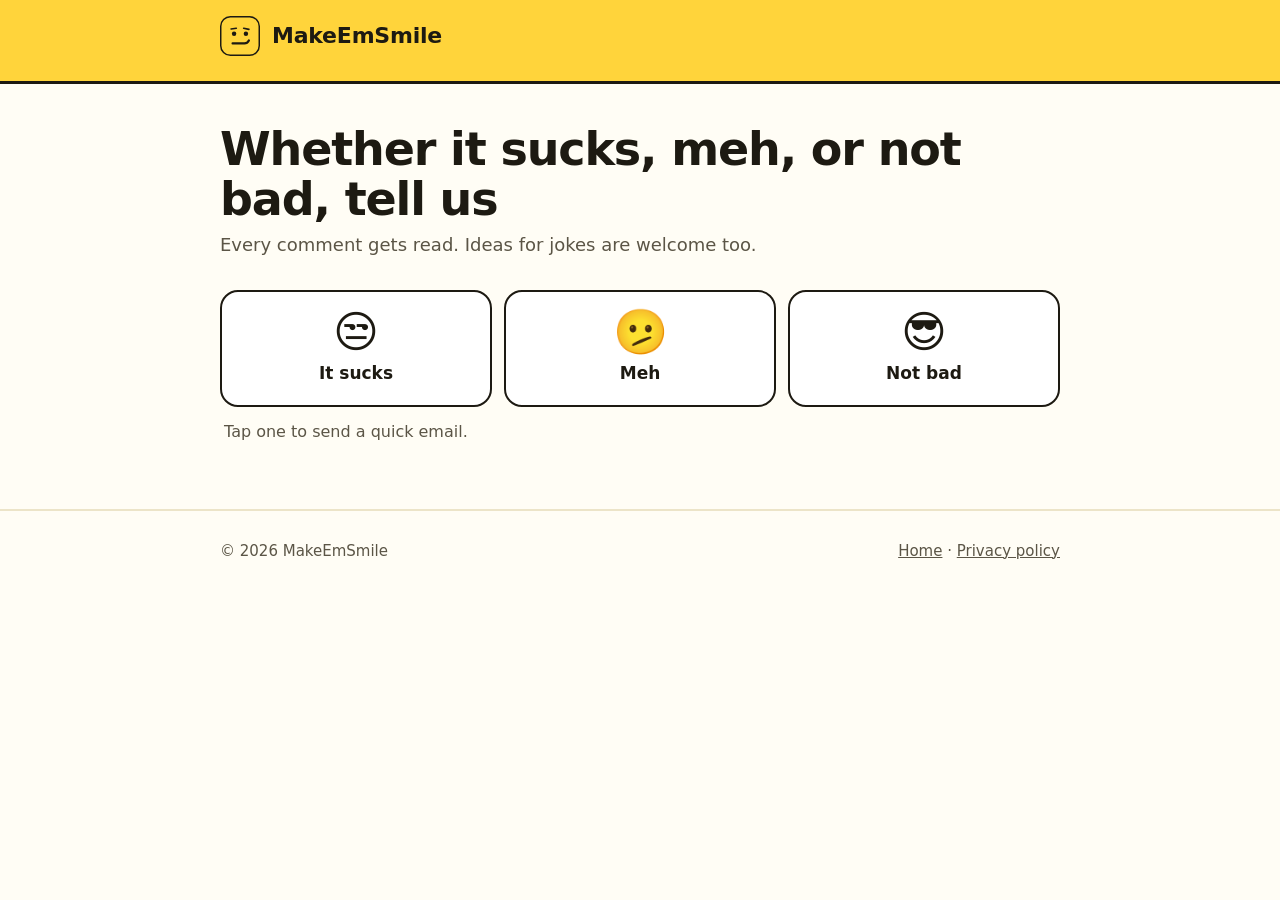
==== feedback/index.html @ 3d93a2c0 "Add files via upload" ====
<!doctype html>
<html lang="en">
<head>
  <meta charset="utf-8">
  <meta name="viewport" content="width=device-width, initial-scale=1">
  <title>Feedback · MakeEmSmile</title>
  <meta name="description" content="Tell us what you think of MakeEmSmile: sucks, meh, or not bad.">
  <meta name="theme-color" content="#ffd43b">
  <link rel="icon" href="/favicon.svg" type="image/svg+xml">
  <link rel="apple-touch-icon" href="/apple-touch-icon.png">
  <link rel="stylesheet" href="/style.css">
</head>
<body>
  <div class="topbar"><div class="wrap"><a class="logo" href="/"><img class="face" src="/favicon.svg" alt="" width="40" height="40">MakeEmSmile</a></div></div>
  <main class="wrap doc">
    <h1>Whether it sucks, meh, or not bad, tell us</h1>
    <p class="updated">Every comment gets read. Ideas for jokes are welcome too.</p>

    <!--
      PASTE YOUR GOOGLE FORM LINK BELOW, between the quotes after data-form=
      (Google Form → Send → the < > tab → copy the address inside src="...").
      Until then, the page shows the email version.
    -->
    <div id="feedback" data-form=""></div>

    <div class="votes" id="fallback">
      <a class="vote" href="mailto:lashasadz@gmail.com?subject=MakeEmSmile%3A%20it%20sucks%20%F0%9F%98%92&amp;body=What%20went%20wrong%3F%0A%0A"><span>😒</span>It sucks</a>
      <a class="vote" href="mailto:lashasadz@gmail.com?subject=MakeEmSmile%3A%20meh%20%F0%9F%AB%A4&amp;body=What%20would%20make%20it%20better%3F%0A%0A"><span>🫤</span>Meh</a>
      <a class="vote" href="mailto:lashasadz@gmail.com?subject=MakeEmSmile%3A%20not%20bad%20%F0%9F%98%8E&amp;body=What%20did%20you%20like%3F%0A%0A"><span>😎</span>Not bad</a>
    </div>
    <p class="caption" id="fallback-note">Tap one to send a quick email.</p>
  </main>
  <footer><div class="wrap"><span>© 2026 MakeEmSmile</span><span><a href="/">Home</a> · <a href="/privacy/">Privacy policy</a></span></div></footer>
  <script>
    (function () {
      var box = document.getElementById('feedback');
      var url = (box.getAttribute('data-form') || '').trim();
      if (!url) return;
      var frame = document.createElement('iframe');
      frame.src = url;
      frame.title = 'Feedback form';
      frame.loading = 'lazy';
      frame.className = 'form-frame';
      box.appendChild(frame);
      document.getElementById('fallback').style.display = 'none';
      document.getElementById('fallback-note').style.display = 'none';
    })();
  </script>
</body>
</html>
---- style.css ----
:root {
  --yellow: #ffd43b;
  --yellow-soft: #fff3b0;
  --ink: #1d1a12;
  --ink-soft: #5b5546;
  --paper: #fffdf5;
  --card: #ffffff;
  --line: #ece4c8;
}
* { box-sizing: border-box; }
html { -webkit-text-size-adjust: 100%; }
body {
  margin: 0;
  background: var(--paper);
  color: var(--ink);
  font: 18px/1.6 system-ui, -apple-system, "Segoe UI", Roboto, "Helvetica Neue", Arial, sans-serif;
}
a { color: inherit; }
.wrap { max-width: 880px; margin: 0 auto; padding: 0 20px; }

/* Hero */
.hero { background: var(--yellow); padding: 56px 0 64px; border-bottom: 3px solid var(--ink); }
.logo { display: inline-flex; align-items: center; gap: 12px; font-weight: 800; font-size: 22px; letter-spacing: -0.01em; text-decoration: none; }
.logo .face { width: 40px; height: 40px; display: block; }
.hero h1 { font-size: clamp(40px, 9vw, 76px); line-height: 1.02; letter-spacing: -0.035em; margin: 34px 0 16px; font-weight: 850; }
.hero p.lead { font-size: clamp(19px, 3.2vw, 23px); max-width: 34em; margin: 0 0 28px; color: #3a3320; }
.badge {
  display: inline-flex; align-items: center; gap: 10px;
  background: var(--ink); color: #fff; text-decoration: none;
  padding: 14px 22px; border-radius: 14px; font-weight: 700; font-size: 17px;
}
.badge small { display: block; font-weight: 500; font-size: 12px; opacity: .75; letter-spacing: .02em; }
.badge .play { font-size: 24px; }

/* Sections */
section.wrap { padding-top: 64px; padding-bottom: 8px; }
h2 { font-size: clamp(28px, 5vw, 38px); letter-spacing: -0.02em; margin: 0 0 22px; line-height: 1.15; }
.steps { display: grid; grid-template-columns: repeat(auto-fit, minmax(230px, 1fr)); gap: 16px; padding: 0; margin: 0; list-style: none; counter-reset: step; }
.steps li { background: var(--card); border: 2px solid var(--ink); border-radius: 18px; padding: 22px 22px 20px; counter-increment: step; }
.steps li::before {
  content: counter(step); display: inline-grid; place-items: center;
  width: 34px; height: 34px; border-radius: 50%; background: var(--yellow); border: 2px solid var(--ink);
  font-weight: 800; margin-bottom: 12px;
}
.steps h3 { margin: 0 0 6px; font-size: 20px; }
.steps p { margin: 0; color: var(--ink-soft); }

/* Meter demo */
.meter { background: #17150f; color: #fff; border-radius: 22px; padding: 22px; border: 3px solid var(--ink); }
.bar { display: grid; grid-template-columns: 1fr 1fr 1fr; border-radius: 12px; overflow: hidden; height: 50px; font-weight: 800; font-size: 18px; }
.bar span { display: grid; place-items: center; }
.bar .b { background: #6b6a66; outline: 3px solid #fff; outline-offset: -3px; }
.bar .s { background: #ffff54; color: #5a5000; opacity: .35; }
.bar .l { background: #ffb020; color: #5a3000; opacity: .35; }
.react-head { display: flex; justify-content: space-between; align-items: baseline; margin: 20px 0 8px; }
.react-head span { color: #bbb; font-size: 15px; }
.react-head strong { font-size: 22px; }
.emojis { display: grid; grid-template-columns: repeat(6, 1fr); gap: 6px; }
.emojis span { display: grid; place-items: center; height: 56px; border-radius: 12px; background: rgba(255,255,255,.1); font-size: 28px; opacity: .45; }
.emojis span.on { opacity: 1; background: rgba(255,255,255,.25); outline: 3px solid #fff; outline-offset: -3px; }
.caption { color: var(--ink-soft); font-size: 16px; margin: 12px 4px 0; }

/* Facts */
.facts { display: grid; grid-template-columns: repeat(auto-fit, minmax(200px, 1fr)); gap: 12px; }
.fact { background: var(--yellow-soft); border-radius: 16px; padding: 18px 20px; }
.fact strong { display: block; font-size: 19px; margin-bottom: 2px; }
.fact span { color: var(--ink-soft); font-size: 16px; }

footer { margin-top: 64px; padding: 28px 0 40px; border-top: 2px solid var(--line); color: var(--ink-soft); font-size: 15px; }
footer .wrap { display: flex; flex-wrap: wrap; gap: 8px 24px; justify-content: space-between; }

/* Privacy page */
.doc { padding-top: 40px; }
.doc h1 { font-size: clamp(32px, 6vw, 46px); letter-spacing: -0.025em; line-height: 1.1; margin: 0 0 6px; }
.doc .updated { color: var(--ink-soft); margin: 0 0 30px; }
.doc h2 { font-size: 24px; margin: 34px 0 10px; }
.doc ul { padding-left: 22px; }
.doc li { margin: 6px 0; }
.topbar { background: var(--yellow); border-bottom: 3px solid var(--ink); padding: 16px 0; }

@media (max-width: 480px) {
  body { font-size: 17px; }
  .hero { padding: 40px 0 48px; }
  .emojis span { height: 48px; font-size: 24px; }
  .bar { font-size: 16px; height: 46px; }
}

/* Feedback page */
.votes { display: grid; grid-template-columns: repeat(3, 1fr); gap: 12px; margin: 8px 0 0; }
.vote {
  display: flex; flex-direction: column; align-items: center; gap: 6px;
  background: var(--card); border: 2px solid var(--ink); border-radius: 18px;
  padding: 18px 8px; text-decoration: none; font-weight: 700; font-size: 17px;
}
.vote span { font-size: 44px; line-height: 1; }
.vote:hover, .vote:focus-visible { background: var(--yellow); }
.form-frame { width: 100%; height: 1100px; border: 0; border-radius: 16px; background: var(--card); }
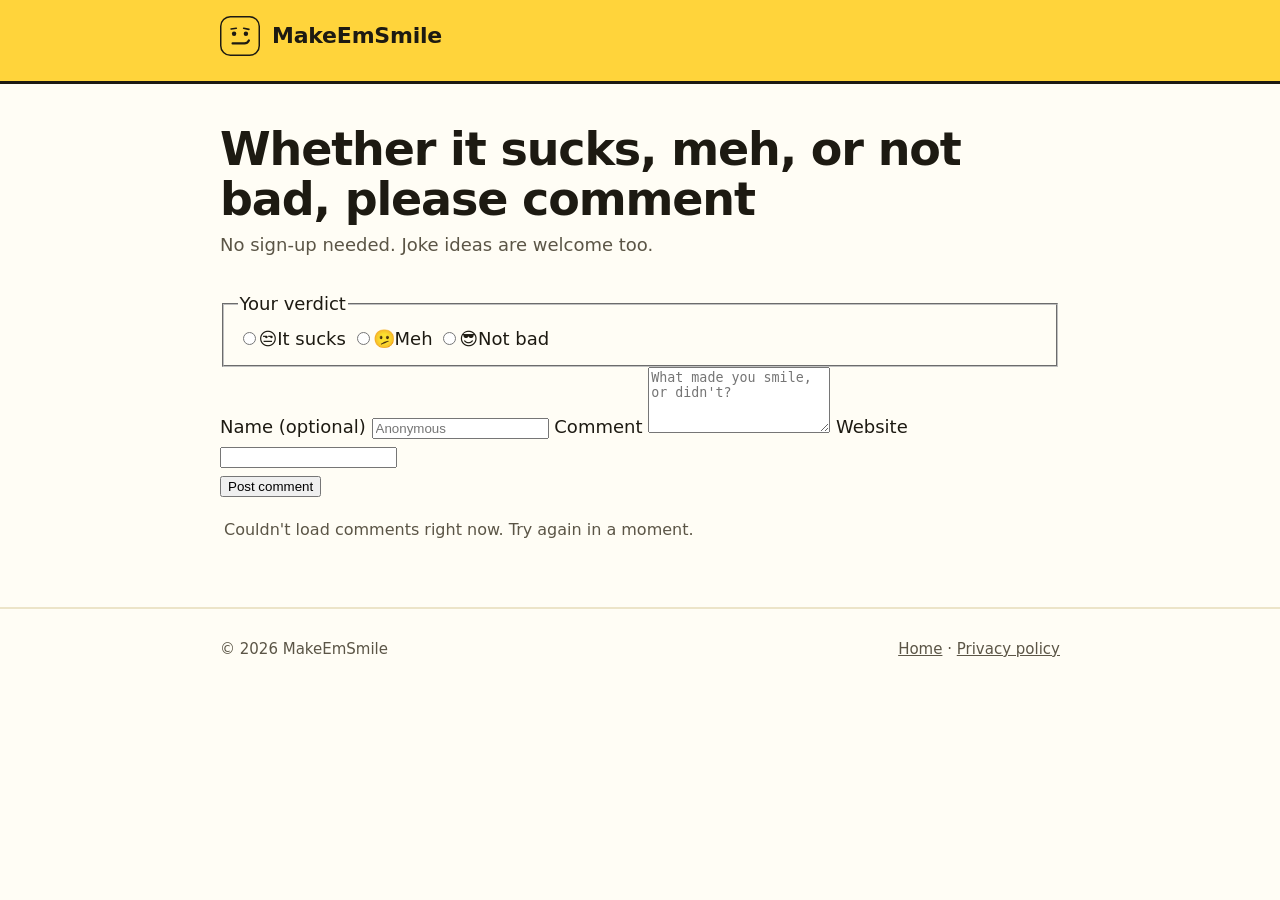
==== commit 0df596eb: "Add files via upload" ====
--- a/feedback/index.html
+++ b/feedback/index.html
@@ -3,8 +3,8 @@
 <head>
   <meta charset="utf-8">
   <meta name="viewport" content="width=device-width, initial-scale=1">
-  <title>Feedback · MakeEmSmile</title>
-  <meta name="description" content="Tell us what you think of MakeEmSmile: sucks, meh, or not bad.">
+  <title>Comments · MakeEmSmile</title>
+  <meta name="description" content="Whether MakeEmSmile sucks, is meh, or not bad: leave a comment.">
   <meta name="theme-color" content="#ffd43b">
   <link rel="icon" href="/favicon.svg" type="image/svg+xml">
   <link rel="apple-touch-icon" href="/apple-touch-icon.png">
@@ -12,39 +12,149 @@
 </head>
 <body>
   <div class="topbar"><div class="wrap"><a class="logo" href="/"><img class="face" src="/favicon.svg" alt="" width="40" height="40">MakeEmSmile</a></div></div>
-  <main class="wrap doc">
-    <h1>Whether it sucks, meh, or not bad, tell us</h1>
-    <p class="updated">Every comment gets read. Ideas for jokes are welcome too.</p>
 
-    <!--
-      PASTE YOUR GOOGLE FORM LINK BELOW, between the quotes after data-form=
-      (Google Form → Send → the < > tab → copy the address inside src="...").
-      Until then, the page shows the email version.
-    -->
-    <div id="feedback" data-form=""></div>
+  <!--
+    COMMENTS SETUP: paste the Google Apps Script web app link between the quotes of data-api below.
+    It looks like https://script.google.com/macros/s/..../exec
+  -->
+  <main class="wrap doc" id="comments" data-api="https://script.google.com/macros/s/AKfycbzPZczwHnDds8K9BCHc-tvMyIBIgN2KjBHqx41k2qn3F754qS2wrfbFpDPcGqp_otEtnQ/exec">
+    <h1>Whether it sucks, meh, or not bad, please comment</h1>
+    <p class="updated">No sign-up needed. Joke ideas are welcome too.</p>
 
-    <div class="votes" id="fallback">
-      <a class="vote" href="mailto:lashasadz@gmail.com?subject=MakeEmSmile%3A%20it%20sucks%20%F0%9F%98%92&amp;body=What%20went%20wrong%3F%0A%0A"><span>😒</span>It sucks</a>
-      <a class="vote" href="mailto:lashasadz@gmail.com?subject=MakeEmSmile%3A%20meh%20%F0%9F%AB%A4&amp;body=What%20would%20make%20it%20better%3F%0A%0A"><span>🫤</span>Meh</a>
-      <a class="vote" href="mailto:lashasadz@gmail.com?subject=MakeEmSmile%3A%20not%20bad%20%F0%9F%98%8E&amp;body=What%20did%20you%20like%3F%0A%0A"><span>😎</span>Not bad</a>
-    </div>
-    <p class="caption" id="fallback-note">Tap one to send a quick email.</p>
+    <form class="cform" id="cform" novalidate>
+      <fieldset class="verdicts">
+        <legend>Your verdict</legend>
+        <label class="verdict"><input type="radio" name="verdict" value="sucks"><span class="em">😒</span>It sucks</label>
+        <label class="verdict"><input type="radio" name="verdict" value="meh"><span class="em">🫤</span>Meh</label>
+        <label class="verdict"><input type="radio" name="verdict" value="notbad"><span class="em">😎</span>Not bad</label>
+      </fieldset>
+      <label class="field">Name <span class="opt">(optional)</span>
+        <input type="text" name="name" maxlength="40" autocomplete="nickname" placeholder="Anonymous">
+      </label>
+      <label class="field">Comment
+        <textarea name="comment" maxlength="1000" rows="4" placeholder="What made you smile, or didn't?"></textarea>
+      </label>
+      <!-- Bot trap: hidden from people. -->
+      <label class="trap" aria-hidden="true">Website <input type="text" name="website" tabindex="-1" autocomplete="off"></label>
+      <div class="form-row">
+        <button type="submit" class="send">Post comment</button>
+        <span class="msg" id="cmsg" role="status"></span>
+      </div>
+    </form>
+
+    <div class="tally" id="tally" hidden></div>
+    <ol class="clist" id="clist" aria-live="polite"></ol>
+    <p class="caption" id="cstate"></p>
   </main>
+
   <footer><div class="wrap"><span>© 2026 MakeEmSmile</span><span><a href="/">Home</a> · <a href="/privacy/">Privacy policy</a></span></div></footer>
+
   <script>
-    (function () {
-      var box = document.getElementById('feedback');
-      var url = (box.getAttribute('data-form') || '').trim();
-      if (!url) return;
-      var frame = document.createElement('iframe');
-      frame.src = url;
-      frame.title = 'Feedback form';
-      frame.loading = 'lazy';
-      frame.className = 'form-frame';
-      box.appendChild(frame);
-      document.getElementById('fallback').style.display = 'none';
-      document.getElementById('fallback-note').style.display = 'none';
-    })();
+  (function () {
+    var root = document.getElementById('comments');
+    var API = (root.getAttribute('data-api') || '').trim();
+    var form = document.getElementById('cform');
+    var msg = document.getElementById('cmsg');
+    var list = document.getElementById('clist');
+    var state = document.getElementById('cstate');
+    var tally = document.getElementById('tally');
+    var EMOJI = { sucks: '😒', meh: '🫤', notbad: '😎' };
+    var WORD = { sucks: 'It sucks', meh: 'Meh', notbad: 'Not bad' };
+    var counts = { sucks: 0, meh: 0, notbad: 0 };
+
+    function ago(iso) {
+      var s = Math.max(0, (Date.now() - new Date(iso).getTime()) / 1000);
+      if (s < 60) return 'just now';
+      var m = Math.floor(s / 60); if (m < 60) return m + ' min ago';
+      var h = Math.floor(m / 60); if (h < 24) return h + (h === 1 ? ' hour ago' : ' hours ago');
+      var d = Math.floor(h / 24); if (d < 30) return d + (d === 1 ? ' day ago' : ' days ago');
+      return new Date(iso).toLocaleDateString();
+    }
+
+    // Built with textContent only, so nothing anyone types can run as code.
+    function item(c) {
+      var li = document.createElement('li');
+      li.className = 'citem';
+      var em = document.createElement('span'); em.className = 'cem'; em.textContent = EMOJI[c.verdict] || '💬';
+      em.title = WORD[c.verdict] || '';
+      var body = document.createElement('div'); body.className = 'cbody';
+      var head = document.createElement('div'); head.className = 'chead';
+      var who = document.createElement('strong'); who.textContent = c.name || 'Anonymous';
+      var when = document.createElement('span'); when.className = 'cwhen'; when.textContent = ago(c.time);
+      head.appendChild(who); head.appendChild(when);
+      var text = document.createElement('p'); text.textContent = c.comment;
+      body.appendChild(head); body.appendChild(text);
+      li.appendChild(em); li.appendChild(body);
+      return li;
+    }
+
+    function showTally() {
+      var total = counts.sucks + counts.meh + counts.notbad;
+      if (!total) { tally.hidden = true; return; }
+      tally.hidden = false;
+      tally.textContent = '😒 ' + counts.sucks + '   🫤 ' + counts.meh + '   😎 ' + counts.notbad;
+    }
+
+    function load() {
+      if (!API) { state.textContent = 'Comments are almost ready. Check back soon!'; return; }
+      state.textContent = 'Loading comments…';
+      fetch(API).then(function (r) { return r.json(); }).then(function (data) {
+        list.textContent = '';
+        (data.comments || []).forEach(function (c) { list.appendChild(item(c)); });
+        counts = data.counts || counts;
+        showTally();
+        state.textContent = (data.comments || []).length ? '' : 'No comments yet. Be the first!';
+      }).catch(function () {
+        state.textContent = "Couldn't load comments right now. Try again in a moment.";
+      });
+    }
+
+    var ERR = {
+      pick_verdict: 'Pick a verdict first: 😒, 🫤 or 😎.',
+      empty: 'Write a comment first.',
+      too_long: 'That comment is too long (1000 characters max).',
+      busy: 'Lots of comments right now. Try again in a few minutes.'
+    };
+
+    form.addEventListener('input', function () { msg.textContent = ''; msg.className = 'msg'; });
+
+    form.addEventListener('submit', function (e) {
+      e.preventDefault();
+      var f = new FormData(form);
+      var payload = {
+        verdict: f.get('verdict') || '',
+        name: (f.get('name') || '').trim(),
+        comment: (f.get('comment') || '').trim(),
+        website: f.get('website') || ''
+      };
+      if (!payload.verdict) { msg.textContent = ERR.pick_verdict; msg.className = 'msg err'; return; }
+      if (!payload.comment) { msg.textContent = ERR.empty; msg.className = 'msg err'; return; }
+      if (!API) { msg.textContent = 'Comments open soon. Thanks for your patience!'; msg.className = 'msg err'; return; }
+
+      var btn = form.querySelector('.send');
+      btn.disabled = true; msg.textContent = 'Posting…'; msg.className = 'msg';
+      // text/plain keeps the browser from sending a pre-check that Google Apps Script doesn't answer.
+      fetch(API, { method: 'POST', headers: { 'Content-Type': 'text/plain;charset=utf-8' }, body: JSON.stringify(payload) })
+        .then(function (r) { return r.json(); })
+        .then(function (res) {
+          btn.disabled = false;
+          if (!res.ok) { msg.textContent = ERR[res.error] || 'Something went wrong. Try again.'; msg.className = 'msg err'; return; }
+          var c = res.comment || { time: new Date().toISOString(), verdict: payload.verdict, name: payload.name, comment: payload.comment };
+          list.insertBefore(item(c), list.firstChild);
+          if (counts[c.verdict] !== undefined) counts[c.verdict]++;
+          showTally();
+          state.textContent = '';
+          form.reset();
+          msg.textContent = 'Thanks! Your comment is up.'; msg.className = 'msg ok';
+        })
+        .catch(function () {
+          btn.disabled = false;
+          msg.textContent = "Couldn't post right now. Try again in a moment."; msg.className = 'msg err';
+        });
+    });
+
+    load();
+  })();
   </script>
 </body>
 </html>
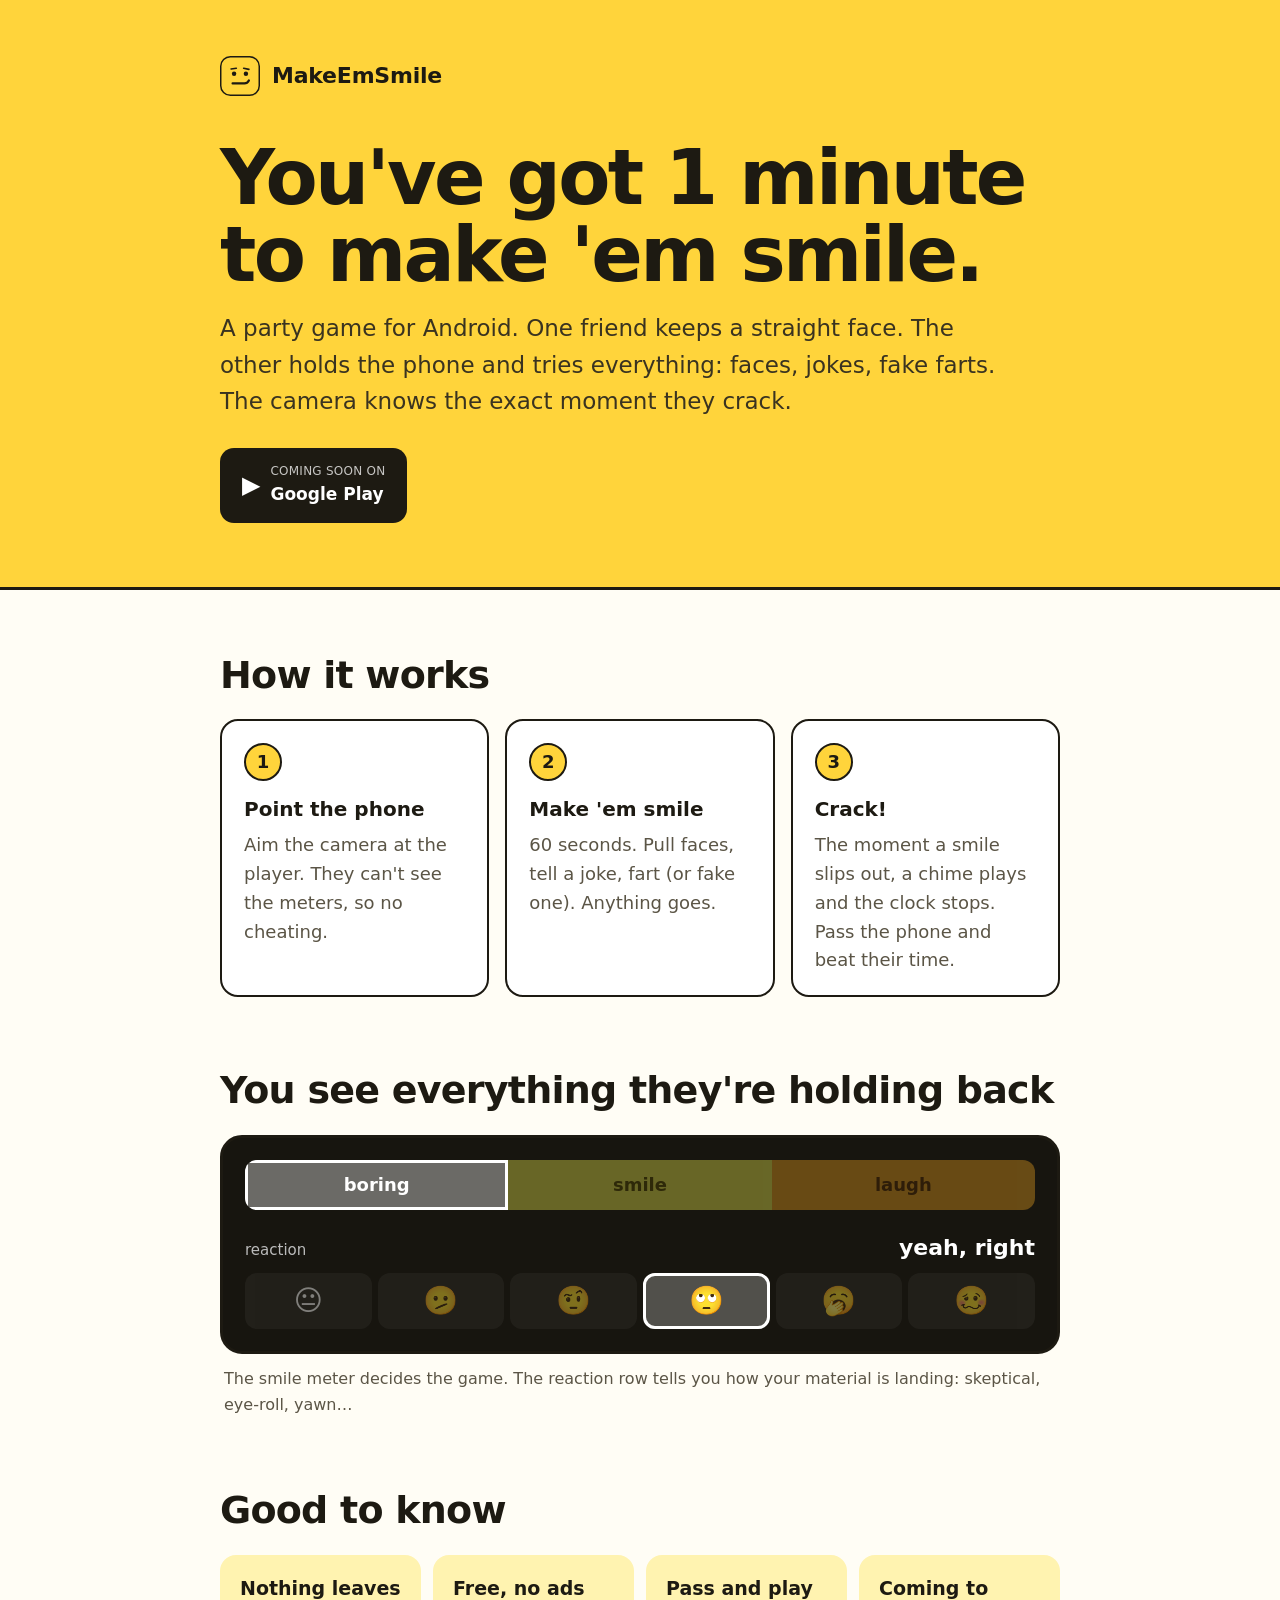
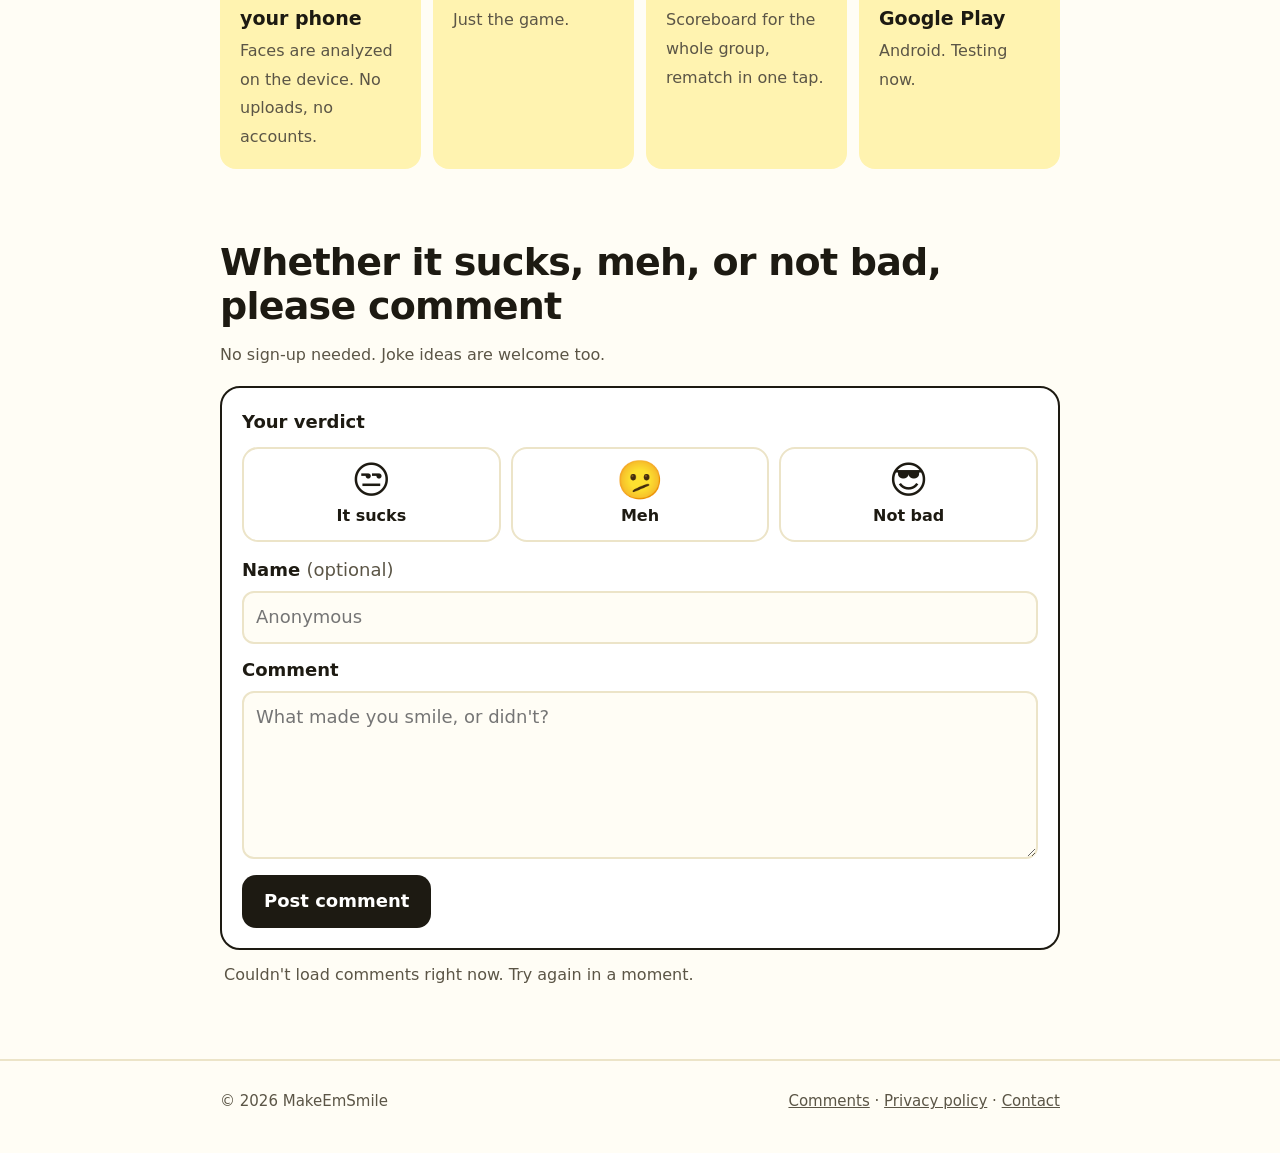
==== commit 43059ac5: "Add files via upload" ====
--- a/feedback/index.html
+++ b/feedback/index.html
@@ -4,157 +4,11 @@
   <meta charset="utf-8">
   <meta name="viewport" content="width=device-width, initial-scale=1">
   <title>Comments · MakeEmSmile</title>
-  <meta name="description" content="Whether MakeEmSmile sucks, is meh, or not bad: leave a comment.">
-  <meta name="theme-color" content="#ffd43b">
-  <link rel="icon" href="/favicon.svg" type="image/svg+xml">
-  <link rel="apple-touch-icon" href="/apple-touch-icon.png">
-  <link rel="stylesheet" href="/style.css">
+  <meta http-equiv="refresh" content="0; url=/#comments">
+  <link rel="canonical" href="https://makeemsmile.app/#comments">
+  <script>location.replace('/#comments');</script>
 </head>
 <body>
-  <div class="topbar"><div class="wrap"><a class="logo" href="/"><img class="face" src="/favicon.svg" alt="" width="40" height="40">MakeEmSmile</a></div></div>
-
-  <!--
-    COMMENTS SETUP: paste the Google Apps Script web app link between the quotes of data-api below.
-    It looks like https://script.google.com/macros/s/..../exec
-  -->
-  <main class="wrap doc" id="comments" data-api="https://script.google.com/macros/s/AKfycbzPZczwHnDds8K9BCHc-tvMyIBIgN2KjBHqx41k2qn3F754qS2wrfbFpDPcGqp_otEtnQ/exec">
-    <h1>Whether it sucks, meh, or not bad, please comment</h1>
-    <p class="updated">No sign-up needed. Joke ideas are welcome too.</p>
-
-    <form class="cform" id="cform" novalidate>
-      <fieldset class="verdicts">
-        <legend>Your verdict</legend>
-        <label class="verdict"><input type="radio" name="verdict" value="sucks"><span class="em">😒</span>It sucks</label>
-        <label class="verdict"><input type="radio" name="verdict" value="meh"><span class="em">🫤</span>Meh</label>
-        <label class="verdict"><input type="radio" name="verdict" value="notbad"><span class="em">😎</span>Not bad</label>
-      </fieldset>
-      <label class="field">Name <span class="opt">(optional)</span>
-        <input type="text" name="name" maxlength="40" autocomplete="nickname" placeholder="Anonymous">
-      </label>
-      <label class="field">Comment
-        <textarea name="comment" maxlength="1000" rows="4" placeholder="What made you smile, or didn't?"></textarea>
-      </label>
-      <!-- Bot trap: hidden from people. -->
-      <label class="trap" aria-hidden="true">Website <input type="text" name="website" tabindex="-1" autocomplete="off"></label>
-      <div class="form-row">
-        <button type="submit" class="send">Post comment</button>
-        <span class="msg" id="cmsg" role="status"></span>
-      </div>
-    </form>
-
-    <div class="tally" id="tally" hidden></div>
-    <ol class="clist" id="clist" aria-live="polite"></ol>
-    <p class="caption" id="cstate"></p>
-  </main>
-
-  <footer><div class="wrap"><span>© 2026 MakeEmSmile</span><span><a href="/">Home</a> · <a href="/privacy/">Privacy policy</a></span></div></footer>
-
-  <script>
-  (function () {
-    var root = document.getElementById('comments');
-    var API = (root.getAttribute('data-api') || '').trim();
-    var form = document.getElementById('cform');
-    var msg = document.getElementById('cmsg');
-    var list = document.getElementById('clist');
-    var state = document.getElementById('cstate');
-    var tally = document.getElementById('tally');
-    var EMOJI = { sucks: '😒', meh: '🫤', notbad: '😎' };
-    var WORD = { sucks: 'It sucks', meh: 'Meh', notbad: 'Not bad' };
-    var counts = { sucks: 0, meh: 0, notbad: 0 };
-
-    function ago(iso) {
-      var s = Math.max(0, (Date.now() - new Date(iso).getTime()) / 1000);
-      if (s < 60) return 'just now';
-      var m = Math.floor(s / 60); if (m < 60) return m + ' min ago';
-      var h = Math.floor(m / 60); if (h < 24) return h + (h === 1 ? ' hour ago' : ' hours ago');
-      var d = Math.floor(h / 24); if (d < 30) return d + (d === 1 ? ' day ago' : ' days ago');
-      return new Date(iso).toLocaleDateString();
-    }
-
-    // Built with textContent only, so nothing anyone types can run as code.
-    function item(c) {
-      var li = document.createElement('li');
-      li.className = 'citem';
-      var em = document.createElement('span'); em.className = 'cem'; em.textContent = EMOJI[c.verdict] || '💬';
-      em.title = WORD[c.verdict] || '';
-      var body = document.createElement('div'); body.className = 'cbody';
-      var head = document.createElement('div'); head.className = 'chead';
-      var who = document.createElement('strong'); who.textContent = c.name || 'Anonymous';
-      var when = document.createElement('span'); when.className = 'cwhen'; when.textContent = ago(c.time);
-      head.appendChild(who); head.appendChild(when);
-      var text = document.createElement('p'); text.textContent = c.comment;
-      body.appendChild(head); body.appendChild(text);
-      li.appendChild(em); li.appendChild(body);
-      return li;
-    }
-
-    function showTally() {
-      var total = counts.sucks + counts.meh + counts.notbad;
-      if (!total) { tally.hidden = true; return; }
-      tally.hidden = false;
-      tally.textContent = '😒 ' + counts.sucks + '   🫤 ' + counts.meh + '   😎 ' + counts.notbad;
-    }
-
-    function load() {
-      if (!API) { state.textContent = 'Comments are almost ready. Check back soon!'; return; }
-      state.textContent = 'Loading comments…';
-      fetch(API).then(function (r) { return r.json(); }).then(function (data) {
-        list.textContent = '';
-        (data.comments || []).forEach(function (c) { list.appendChild(item(c)); });
-        counts = data.counts || counts;
-        showTally();
-        state.textContent = (data.comments || []).length ? '' : 'No comments yet. Be the first!';
-      }).catch(function () {
-        state.textContent = "Couldn't load comments right now. Try again in a moment.";
-      });
-    }
-
-    var ERR = {
-      pick_verdict: 'Pick a verdict first: 😒, 🫤 or 😎.',
-      empty: 'Write a comment first.',
-      too_long: 'That comment is too long (1000 characters max).',
-      busy: 'Lots of comments right now. Try again in a few minutes.'
-    };
-
-    form.addEventListener('input', function () { msg.textContent = ''; msg.className = 'msg'; });
-
-    form.addEventListener('submit', function (e) {
-      e.preventDefault();
-      var f = new FormData(form);
-      var payload = {
-        verdict: f.get('verdict') || '',
-        name: (f.get('name') || '').trim(),
-        comment: (f.get('comment') || '').trim(),
-        website: f.get('website') || ''
-      };
-      if (!payload.verdict) { msg.textContent = ERR.pick_verdict; msg.className = 'msg err'; return; }
-      if (!payload.comment) { msg.textContent = ERR.empty; msg.className = 'msg err'; return; }
-      if (!API) { msg.textContent = 'Comments open soon. Thanks for your patience!'; msg.className = 'msg err'; return; }
-
-      var btn = form.querySelector('.send');
-      btn.disabled = true; msg.textContent = 'Posting…'; msg.className = 'msg';
-      // text/plain keeps the browser from sending a pre-check that Google Apps Script doesn't answer.
-      fetch(API, { method: 'POST', headers: { 'Content-Type': 'text/plain;charset=utf-8' }, body: JSON.stringify(payload) })
-        .then(function (r) { return r.json(); })
-        .then(function (res) {
-          btn.disabled = false;
-          if (!res.ok) { msg.textContent = ERR[res.error] || 'Something went wrong. Try again.'; msg.className = 'msg err'; return; }
-          var c = res.comment || { time: new Date().toISOString(), verdict: payload.verdict, name: payload.name, comment: payload.comment };
-          list.insertBefore(item(c), list.firstChild);
-          if (counts[c.verdict] !== undefined) counts[c.verdict]++;
-          showTally();
-          state.textContent = '';
-          form.reset();
-          msg.textContent = 'Thanks! Your comment is up.'; msg.className = 'msg ok';
-        })
-        .catch(function () {
-          btn.disabled = false;
-          msg.textContent = "Couldn't post right now. Try again in a moment."; msg.className = 'msg err';
-        });
-    });
-
-    load();
-  })();
-  </script>
+  <p><a href="/#comments">Go to the comments</a></p>
 </body>
 </html>
